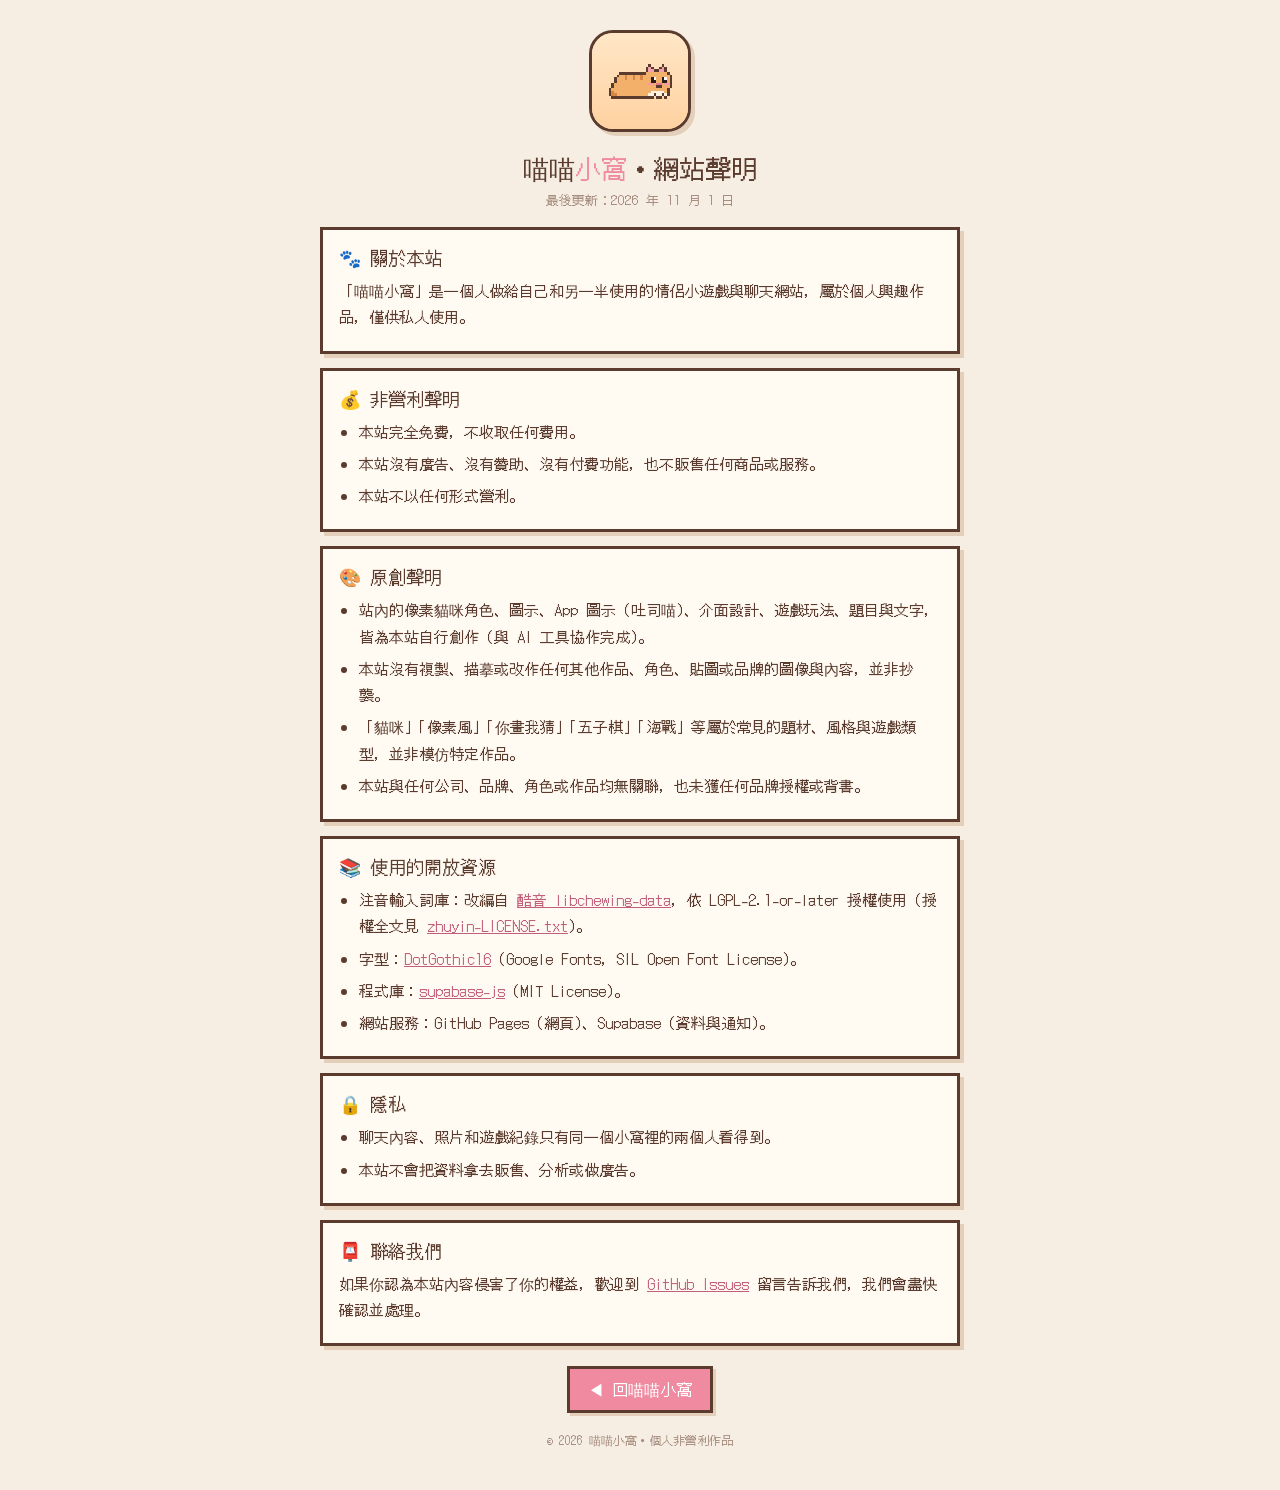
==== about.html @ ad034ef2 "Add 網站聲明 page (non-commercial, original work, open-source credits) Co-Authored-By: Claude Opus 5.5 <" ====
<!DOCTYPE html>
<html lang="zh-Hant-TW"><head><meta charset="utf-8">
<meta name="viewport" content="width=device-width,initial-scale=1,viewport-fit=cover">
<title>喵喵小窩・網站聲明</title>
<link rel="icon" type="image/png" href="icons/icon-192.png">
<link rel="stylesheet" href="https://fonts.googleapis.com/css2?family=DotGothic16&display=swap">
<style>
:root{--ink:#5a3b2e;--line:#5a3b2e;--shadow:#e3cfba;--pink:#f08aa0;--pinkL:#ffe1e7;--paper:#fffaf2;--muted:#a48a7c}
html,body{margin:0;background:#f6eee3;color:var(--ink);font-family:"DotGothic16",-apple-system,"PingFang TC","Noto Sans TC",sans-serif}
.wrap{max-width:640px;margin:0 auto;padding:20px 16px calc(40px + env(safe-area-inset-bottom))}
.hd{text-align:center;margin:10px 0 18px}
.hd img{width:96px;height:96px;border-radius:24px;border:3px solid var(--line);box-shadow:4px 4px 0 var(--shadow);image-rendering:pixelated}
h1{font-weight:400;font-size:26px;margin:12px 0 2px}h1 b{font-weight:400;color:var(--pink)}
.sub{color:var(--muted);font-size:13px}
.box{background:var(--paper);border:3px solid var(--line);box-shadow:4px 4px 0 var(--shadow);padding:14px 16px;margin-bottom:14px}
h2{font-weight:400;font-size:18px;margin:0 0 8px}
p,li{font-size:15px;line-height:1.75;margin:0 0 6px}
ul{padding-left:20px;margin:0}
a{color:#c2607a}
.back{display:inline-block;margin-top:6px;padding:8px 18px;background:var(--pink);color:#fff;border:3px solid var(--line);box-shadow:3px 3px 0 var(--shadow);text-decoration:none}
.foot{text-align:center;font-size:12px;color:var(--muted);margin-top:18px}
</style></head><body><div class="wrap">
<div class="hd"><img src="icons/icon-192.png" alt="喵喵小窩"><h1>喵喵<b>小窩</b>・網站聲明</h1><div class="sub">最後更新：2026 年 11 月 1 日</div></div>

<div class="box"><h2>🐾 關於本站</h2>
<p>「喵喵小窩」是一個人做給自己和另一半使用的情侶小遊戲與聊天網站，屬於個人興趣作品，僅供私人使用。</p></div>

<div class="box"><h2>💰 非營利聲明</h2>
<ul>
<li>本站完全免費，不收取任何費用。</li>
<li>本站沒有廣告、沒有贊助、沒有付費功能，也不販售任何商品或服務。</li>
<li>本站不以任何形式營利。</li>
</ul></div>

<div class="box"><h2>🎨 原創聲明</h2>
<ul>
<li>站內的像素貓咪角色、圖示、App 圖示（吐司喵）、介面設計、遊戲玩法、題目與文字，皆為本站自行創作（與 AI 工具協作完成）。</li>
<li>本站沒有複製、描摹或改作任何其他作品、角色、貼圖或品牌的圖像與內容，並非抄襲。</li>
<li>「貓咪」「像素風」「你畫我猜」「五子棋」「海戰」等屬於常見的題材、風格與遊戲類型，並非模仿特定作品。</li>
<li>本站與任何公司、品牌、角色或作品均無關聯，也未獲任何品牌授權或背書。</li>
</ul></div>

<div class="box"><h2>📚 使用的開放資源</h2>
<ul>
<li>注音輸入詞庫：改編自 <a href="https://github.com/chewing/libchewing-data" target="_blank" rel="noopener">酷音 libchewing-data</a>，依 LGPL-2.1-or-later 授權使用（授權全文見 <a href="zhuyin-LICENSE.txt">zhuyin-LICENSE.txt</a>）。</li>
<li>字型：<a href="https://fonts.google.com/specimen/DotGothic16" target="_blank" rel="noopener">DotGothic16</a>（Google Fonts，SIL Open Font License）。</li>
<li>程式庫：<a href="https://github.com/supabase/supabase-js" target="_blank" rel="noopener">supabase-js</a>（MIT License）。</li>
<li>網站服務：GitHub Pages（網頁）、Supabase（資料與通知）。</li>
</ul></div>

<div class="box"><h2>🔒 隱私</h2>
<ul>
<li>聊天內容、照片和遊戲紀錄只有同一個小窩裡的兩個人看得到。</li>
<li>本站不會把資料拿去販售、分析或做廣告。</li>
</ul></div>

<div class="box"><h2>📮 聯絡我們</h2>
<p>如果你認為本站內容侵害了你的權益，歡迎到 <a href="https://github.com/b0966836079-afk/meow/issues" target="_blank" rel="noopener">GitHub Issues</a> 留言告訴我們，我們會盡快確認並處理。</p></div>

<div style="text-align:center"><a class="back" href="./">◀ 回喵喵小窩</a></div>
<div class="foot">© 2026 喵喵小窩・個人非營利作品</div>
</div></body></html>
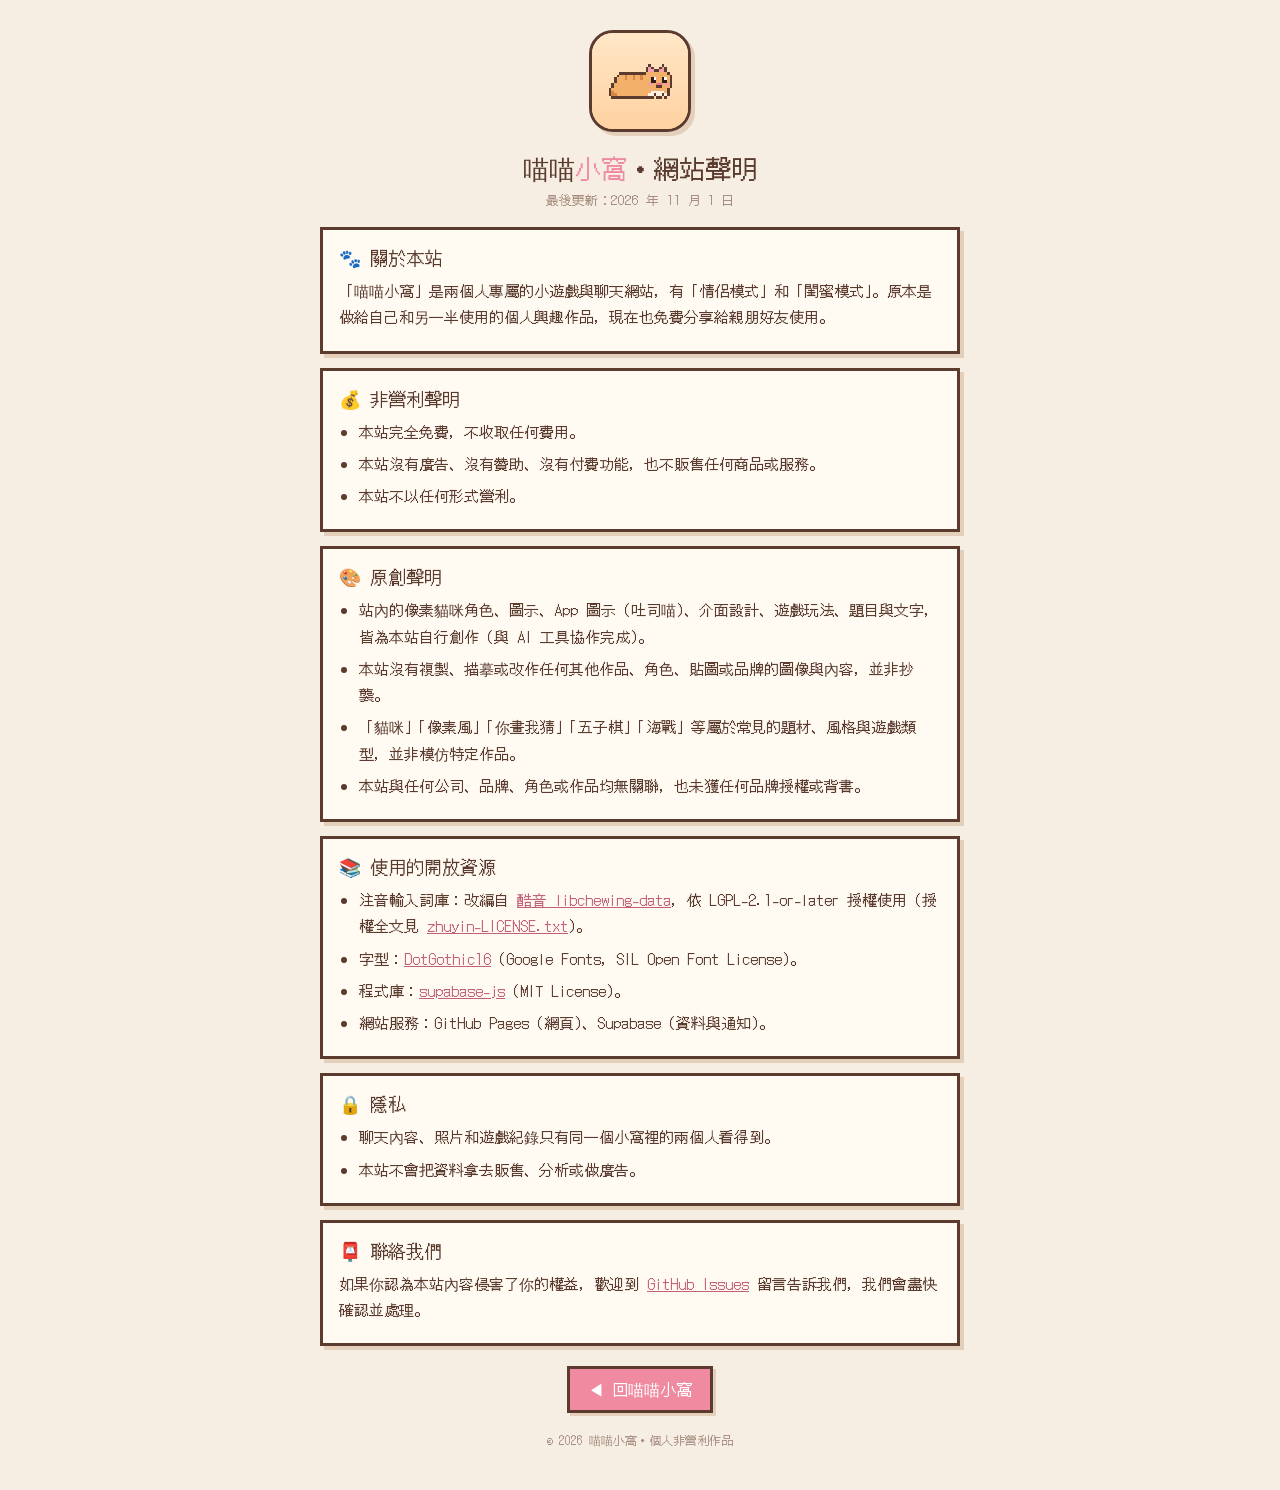
==== commit 0890d332: "閨蜜模式: room mode chosen on create, bestie questions/words/wording Co-Authored-By: Claude Opus 5.5 <no" ====
--- a/about.html
+++ b/about.html
@@ -23,7 +23,7 @@
 <div class="hd"><img src="icons/icon-192.png" alt="喵喵小窩"><h1>喵喵<b>小窩</b>・網站聲明</h1><div class="sub">最後更新：2026 年 11 月 1 日</div></div>
 
 <div class="box"><h2>🐾 關於本站</h2>
-<p>「喵喵小窩」是一個人做給自己和另一半使用的情侶小遊戲與聊天網站，屬於個人興趣作品，僅供私人使用。</p></div>
+<p>「喵喵小窩」是兩個人專屬的小遊戲與聊天網站，有「情侶模式」和「閨蜜模式」。原本是做給自己和另一半使用的個人興趣作品，現在也免費分享給親朋好友使用。</p></div>
 
 <div class="box"><h2>💰 非營利聲明</h2>
 <ul>
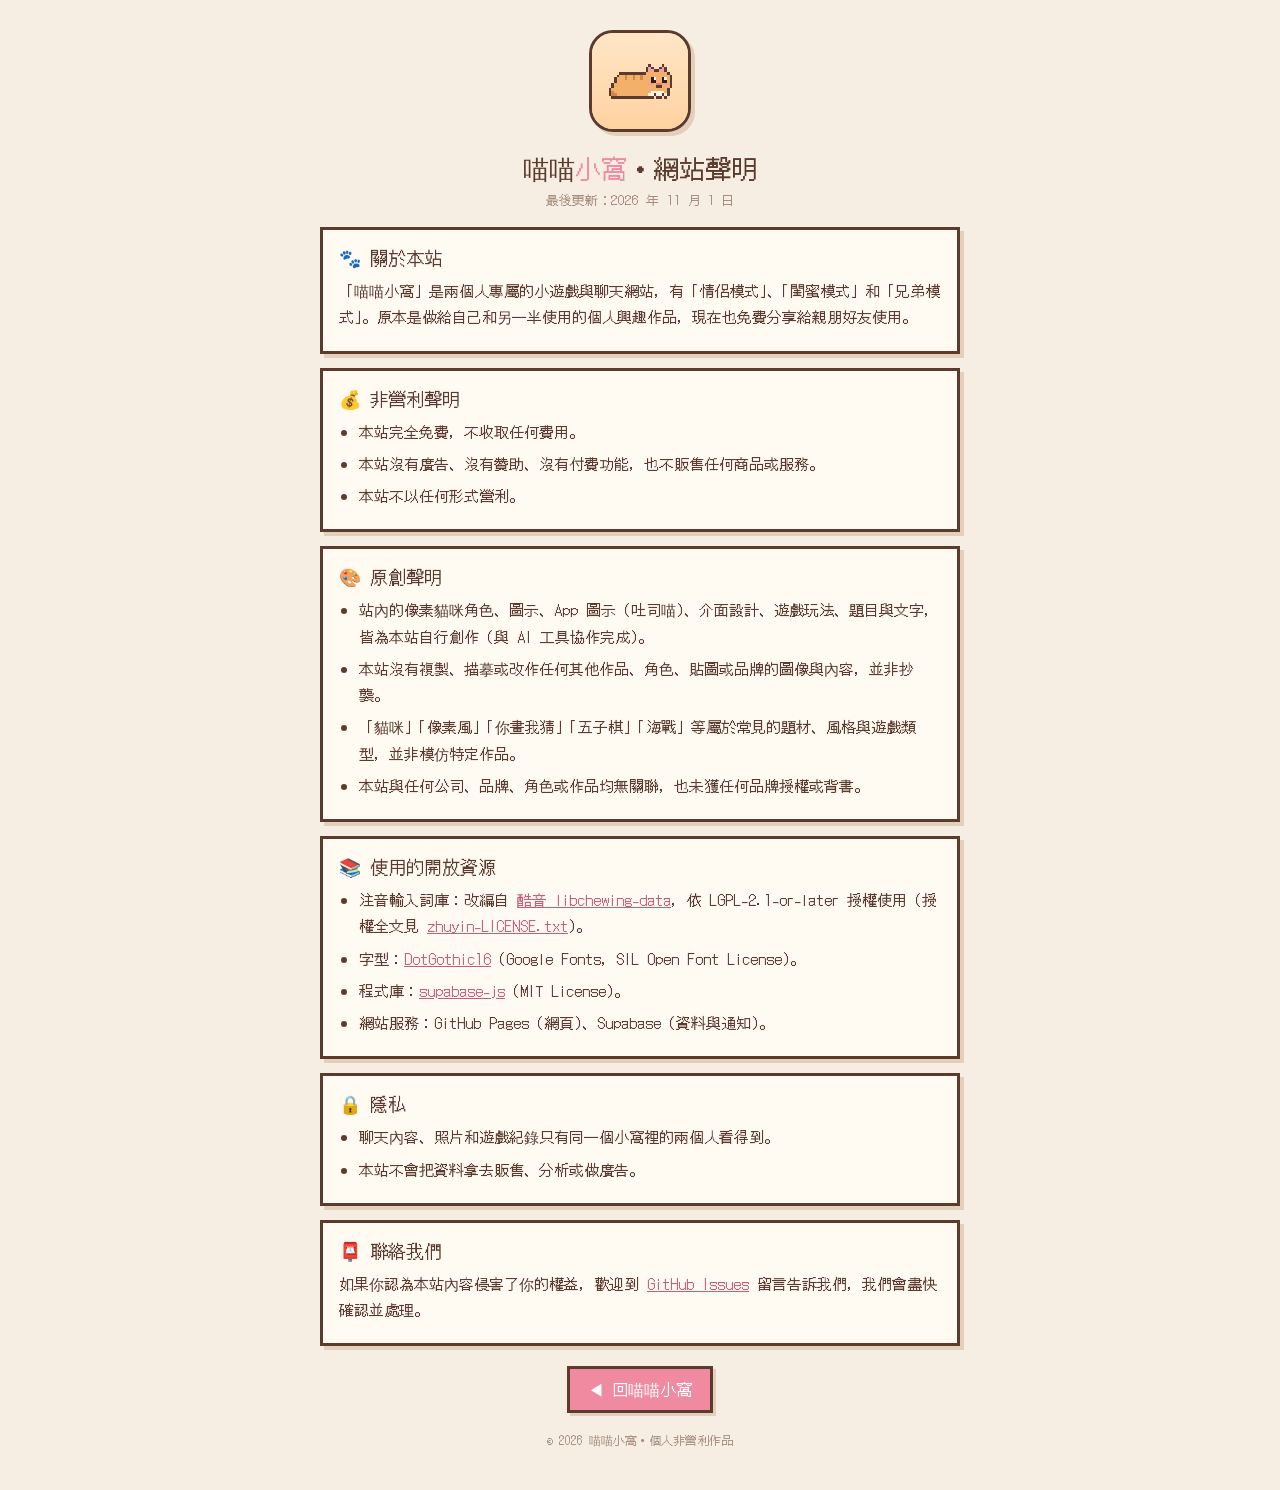
==== commit cc95f4a4: "兄弟模式 + pixel-art mode icons Co-Authored-By: Claude Opus 5.5 <noreply@anthropic.com> Claude-Session: " ====
--- a/about.html
+++ b/about.html
@@ -23,7 +23,7 @@
 <div class="hd"><img src="icons/icon-192.png" alt="喵喵小窩"><h1>喵喵<b>小窩</b>・網站聲明</h1><div class="sub">最後更新：2026 年 11 月 1 日</div></div>
 
 <div class="box"><h2>🐾 關於本站</h2>
-<p>「喵喵小窩」是兩個人專屬的小遊戲與聊天網站，有「情侶模式」和「閨蜜模式」。原本是做給自己和另一半使用的個人興趣作品，現在也免費分享給親朋好友使用。</p></div>
+<p>「喵喵小窩」是兩個人專屬的小遊戲與聊天網站，有「情侶模式」、「閨蜜模式」和「兄弟模式」。原本是做給自己和另一半使用的個人興趣作品，現在也免費分享給親朋好友使用。</p></div>
 
 <div class="box"><h2>💰 非營利聲明</h2>
 <ul>
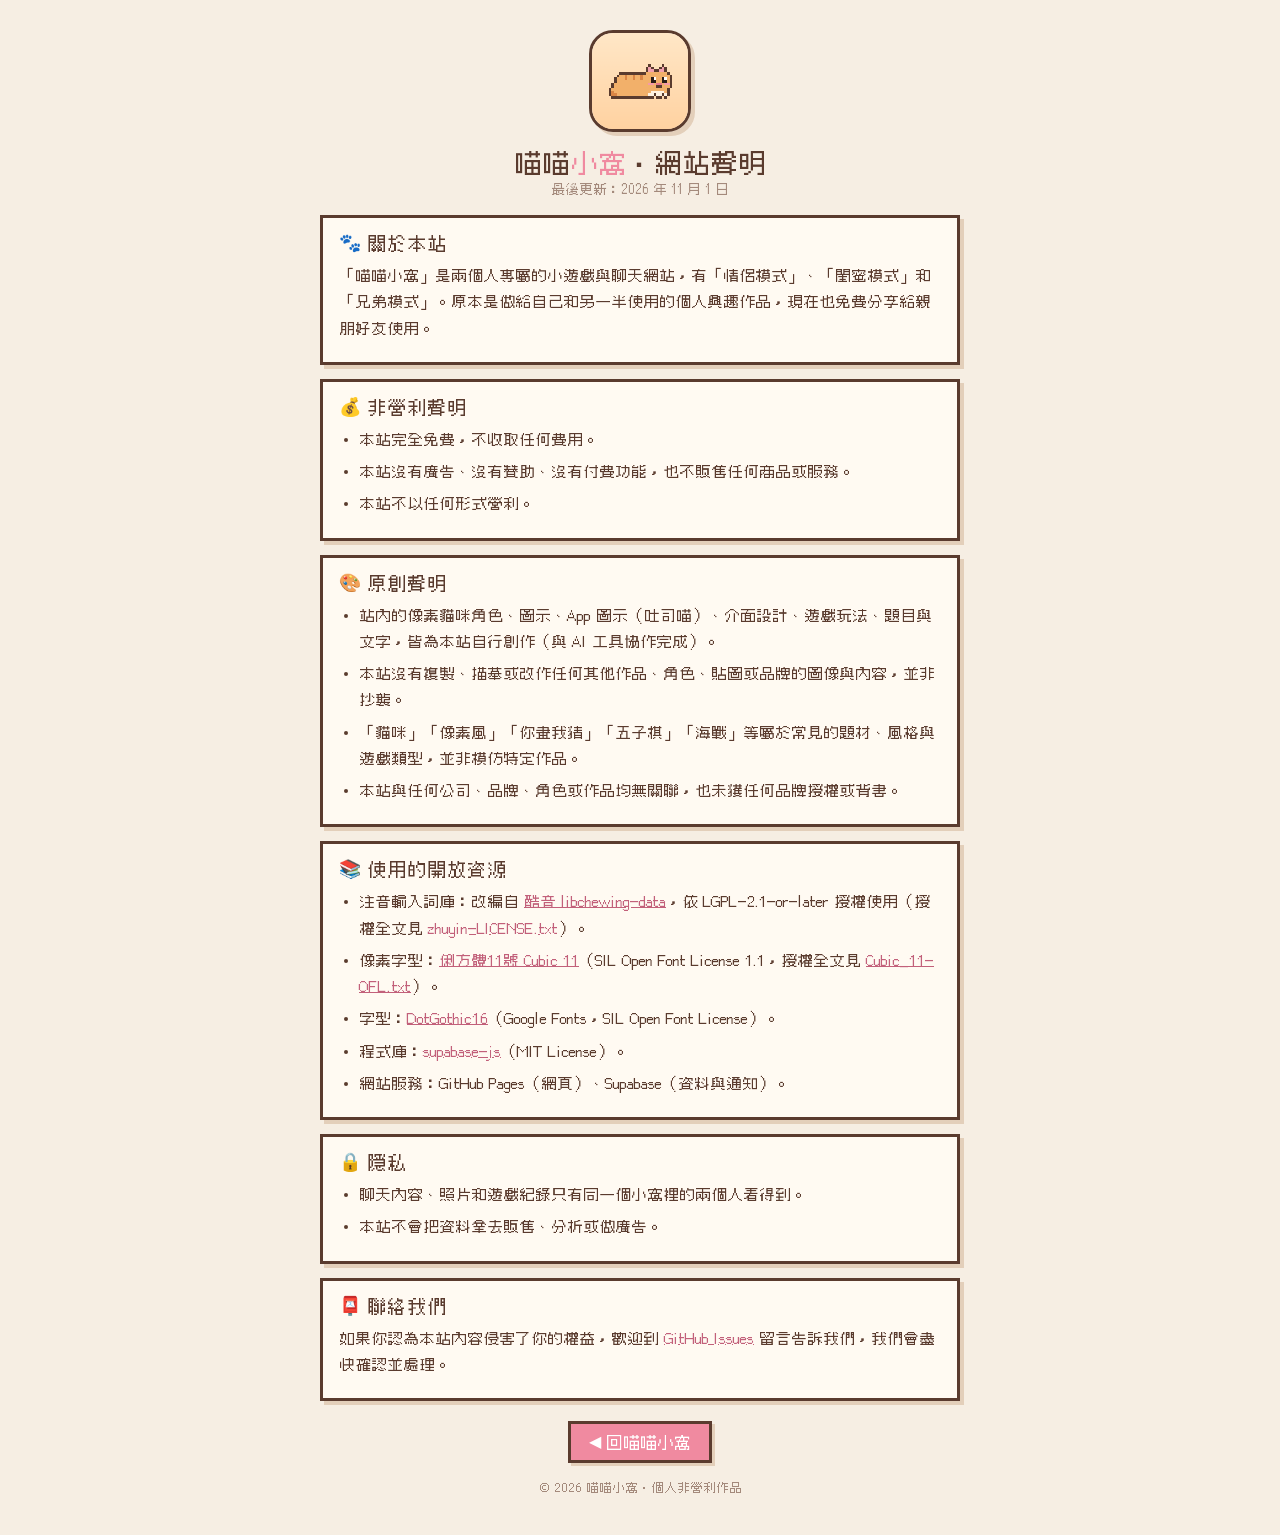
==== commit ef0e693f: "Pixel font: Cubic 11 (OFL) as default UI font, switchable in settings Co-Authored-By: Claude Opus 5." ====
--- a/about.html
+++ b/about.html
@@ -2,11 +2,14 @@
 <html lang="zh-Hant-TW"><head><meta charset="utf-8">
 <meta name="viewport" content="width=device-width,initial-scale=1,viewport-fit=cover">
 <title>喵喵小窩・網站聲明</title>
+<meta property="og:title" content="喵喵小窩・網站聲明">
+<meta property="og:image" content="https://b0966836079-afk.github.io/meow/icons/share.jpg">
 <link rel="icon" type="image/png" href="icons/icon-192.png">
 <link rel="stylesheet" href="https://fonts.googleapis.com/css2?family=DotGothic16&display=swap">
 <style>
+@font-face{font-family:"Cubic11";src:url("fonts/Cubic_11.woff2") format("woff2");font-display:swap}
 :root{--ink:#5a3b2e;--line:#5a3b2e;--shadow:#e3cfba;--pink:#f08aa0;--pinkL:#ffe1e7;--paper:#fffaf2;--muted:#a48a7c}
-html,body{margin:0;background:#f6eee3;color:var(--ink);font-family:"DotGothic16",-apple-system,"PingFang TC","Noto Sans TC",sans-serif}
+html,body{margin:0;background:#f6eee3;color:var(--ink);font-family:"Cubic11","DotGothic16",-apple-system,"PingFang TC","Noto Sans TC",sans-serif}
 .wrap{max-width:640px;margin:0 auto;padding:20px 16px calc(40px + env(safe-area-inset-bottom))}
 .hd{text-align:center;margin:10px 0 18px}
 .hd img{width:96px;height:96px;border-radius:24px;border:3px solid var(--line);box-shadow:4px 4px 0 var(--shadow);image-rendering:pixelated}
@@ -43,6 +46,7 @@
 <div class="box"><h2>📚 使用的開放資源</h2>
 <ul>
 <li>注音輸入詞庫：改編自 <a href="https://github.com/chewing/libchewing-data" target="_blank" rel="noopener">酷音 libchewing-data</a>，依 LGPL-2.1-or-later 授權使用（授權全文見 <a href="zhuyin-LICENSE.txt">zhuyin-LICENSE.txt</a>）。</li>
+<li>像素字型：<a href="https://github.com/ACh-K/Cubic-11" target="_blank" rel="noopener">俐方體11號 Cubic 11</a>（SIL Open Font License 1.1，授權全文見 <a href="fonts/Cubic_11-OFL.txt">Cubic_11-OFL.txt</a>）。</li>
 <li>字型：<a href="https://fonts.google.com/specimen/DotGothic16" target="_blank" rel="noopener">DotGothic16</a>（Google Fonts，SIL Open Font License）。</li>
 <li>程式庫：<a href="https://github.com/supabase/supabase-js" target="_blank" rel="noopener">supabase-js</a>（MIT License）。</li>
 <li>網站服務：GitHub Pages（網頁）、Supabase（資料與通知）。</li>
